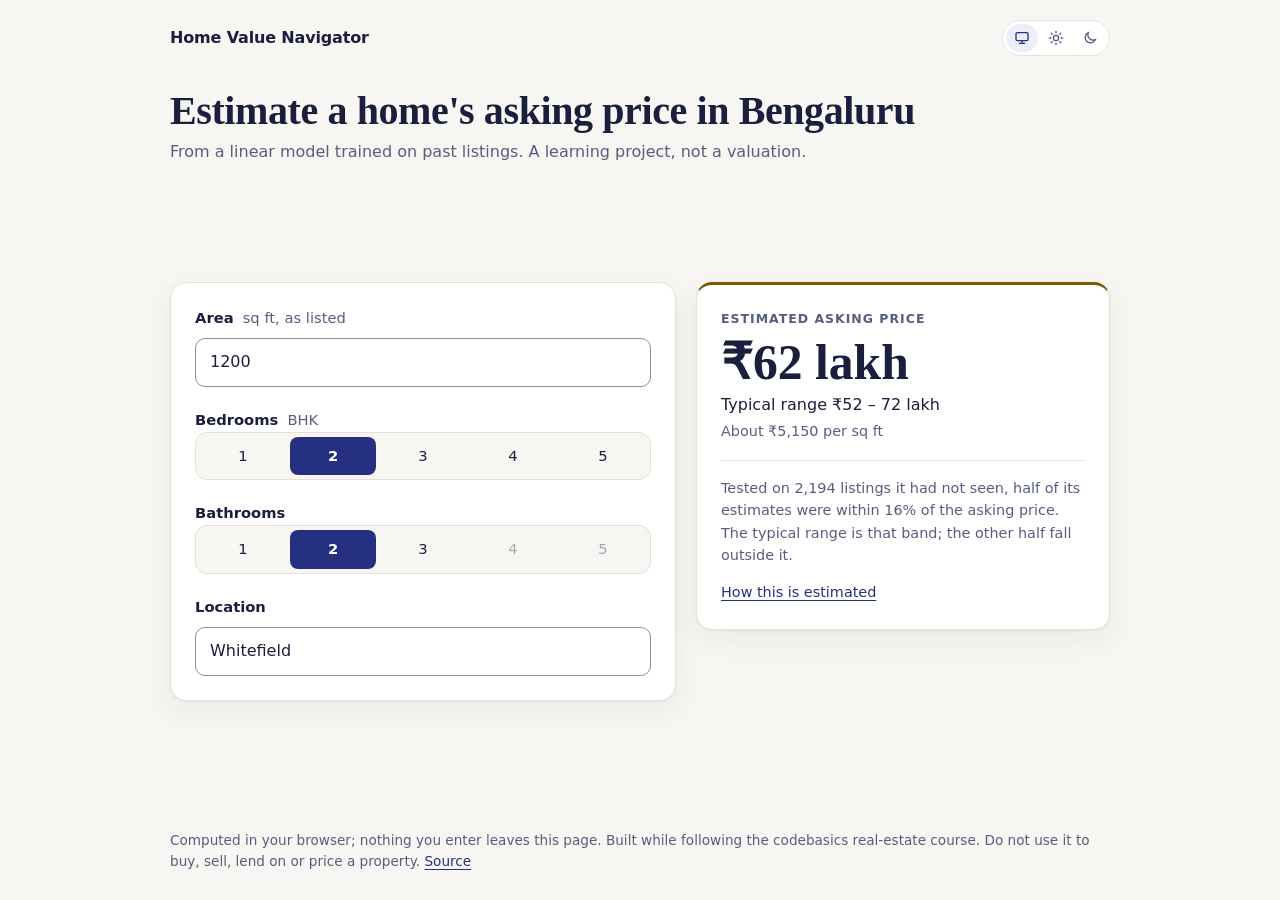
==== client/app.html @ e3209667 "fix(page): label the area as listed, since carpet and built-up areas are in the data too" ====
<!DOCTYPE html>
<!-- SPDX-License-Identifier: MIT -->
<html lang="en-IN">
<head>
    <meta charset="UTF-8">
    <meta name="viewport" content="width=device-width, initial-scale=1.0">
    <meta name="color-scheme" content="light dark">
    <meta name="theme-color" content="#f7f6f2" media="(prefers-color-scheme: light)">
    <meta name="theme-color" content="#0c1024" media="(prefers-color-scheme: dark)">
    <meta name="description" content="Estimate the asking price of a Bengaluru home from its area, bedrooms, bathrooms and location.">
    <title>Home Value Navigator</title>
    <meta name="referrer" content="no-referrer">
    <meta property="og:type" content="website">
    <meta property="og:title" content="Home Value Navigator">
    <meta property="og:description" content="Estimate the asking price of a Bengaluru home from its area, bedrooms, bathrooms and location.">
    <link rel="icon" href="favicon.svg" type="image/svg+xml">
    <script src="theme.js"></script>
    <link rel="stylesheet" href="app.css">
</head>
<body>
<header class="bar">
    <span class="brand">Home Value Navigator</span>
    <fieldset class="theme">
        <legend class="sr-only">Theme</legend>
        <input type="radio" name="theme" id="theme-system" value="system" class="sr-only">
        <label for="theme-system" title="System">
            <svg viewBox="0 0 24 24" aria-hidden="true"><rect x="3" y="4" width="18" height="12" rx="2"/><path d="M8 20h8M12 16v4"/></svg>
            <span class="sr-only">System theme</span>
        </label>
        <input type="radio" name="theme" id="theme-light" value="light" class="sr-only">
        <label for="theme-light" title="Light">
            <svg viewBox="0 0 24 24" aria-hidden="true"><circle cx="12" cy="12" r="4"/><path d="M12 2v2M12 20v2M4.9 4.9l1.4 1.4M17.7 17.7l1.4 1.4M2 12h2M20 12h2M4.9 19.1l1.4-1.4M17.7 6.3l1.4-1.4"/></svg>
            <span class="sr-only">Light theme</span>
        </label>
        <input type="radio" name="theme" id="theme-dark" value="dark" class="sr-only">
        <label for="theme-dark" title="Dark">
            <svg viewBox="0 0 24 24" aria-hidden="true"><path d="M20 14.5A8 8 0 0 1 9.5 4a8 8 0 1 0 10.5 10.5Z"/></svg>
            <span class="sr-only">Dark theme</span>
        </label>
    </fieldset>
</header>

<main class="layout">
    <section class="intro">
        <h1>Estimate a home's asking price in Bengaluru</h1>
        <p>From a linear model trained on past listings. A learning project, not a valuation.</p>
    </section>

    <form id="form" class="panel" novalidate autocomplete="off">
        <div class="field">
            <label for="sqft">Area <span class="hint">sq ft, as listed</span></label>
            <input id="sqft" type="text" inputmode="numeric" value="1200"
                   aria-describedby="sqft-error">
            <p class="field-error" id="sqft-error" hidden></p>
        </div>

        <fieldset class="field">
            <legend>Bedrooms <span class="hint">BHK</span></legend>
            <div class="segments" id="bhk"></div>
        </fieldset>

        <fieldset class="field">
            <legend>Bathrooms</legend>
            <div class="segments" id="bath"></div>
        </fieldset>

        <div class="field">
            <label for="location">Location</label>
            <div class="combo-box">
                <input id="location" type="text" role="combobox" spellcheck="false"
                       placeholder="Search locations" aria-autocomplete="list"
                       aria-expanded="false" aria-controls="location-list"
                       aria-describedby="location-error">
                <ul id="location-list" role="listbox" aria-label="Locations" hidden></ul>
            </div>
            <p class="field-error" id="location-error" hidden></p>
        </div>
    </form>

    <section class="panel result">
        <p class="result-label">Estimated asking price</p>
        <p id="price" class="price waiting">&mdash;</p>
        <p id="range" class="range">Choose a location to see an estimate.</p>
        <p id="per-sqft" class="per-sqft"></p>
        <p id="accuracy" class="accuracy"></p>
        <a class="method" href="https://github.com/varaprasadchilakanti/HomeValueNavigator#model-card">How this is estimated</a>
        <p id="announce" class="sr-only" aria-live="polite" aria-atomic="true"></p>
    </section>
</main>

<footer class="foot">
    Computed in your browser; nothing you enter leaves this page.
    Built while following the codebasics real-estate course.
    Do not use it to buy, sell, lend on or price a property.
    <a href="https://github.com/varaprasadchilakanti/HomeValueNavigator">Source</a>
</footer>

<noscript><p class="foot">The estimate is computed with JavaScript; please enable it.</p></noscript>
<script src="../model/model.js"></script>
<script src="app.js"></script>
</body>
</html>
---- client/app.css ----
/* SPDX-License-Identifier: MIT */
/* Royal palette, each colour with one meaning. Indigo marks what can be acted on; gold
   marks the result; red marks errors and nothing else. In light the price is set in ink
   under a gold rule, since gold text on white reads weak; in dark the price itself is gold.
   Every text pair meets WCAG 2.2 AA in both themes (the lowest is 5.9:1). */
:root {
    --bg: #f7f6f2;
    --surface: #ffffff;
    --ink: #1a1f3d;
    --muted: #575d7e;
    --line: #e4e1d8;
    --field: #8a8fa8;
    --royal: #253080;
    --royal-soft: #eceefa;
    --on-royal: #ffffff;
    --gold: #7a5a0a;
    --price: var(--ink);
    --error: #b42318;
    --shadow: 0 1px 2px rgb(26 31 61 / 5%), 0 10px 30px rgb(26 31 61 / 6%);
    color-scheme: light;
}

:root[data-theme="dark"] {
    --bg: #0c1024;
    --surface: #141a37;
    --ink: #e2e4f0;
    --muted: #a6abca;
    --line: #252c52;
    --field: #5d6593;
    --royal: #a9b4f5;
    --royal-soft: #1f2752;
    --on-royal: #0c1024;
    --gold: #e6c574;
    --price: var(--gold);
    --error: #ff8a80;
    --shadow: 0 1px 2px rgb(0 0 0 / 30%), 0 10px 30px rgb(0 0 0 / 30%);
    color-scheme: dark;
}

@media (prefers-color-scheme: dark) {
    :root:not([data-theme="light"]) {
        --bg: #0c1024;
        --surface: #141a37;
        --ink: #e2e4f0;
        --muted: #a6abca;
        --line: #252c52;
        --field: #5d6593;
        --royal: #a9b4f5;
        --royal-soft: #1f2752;
        --on-royal: #0c1024;
        --gold: #e6c574;
        --price: var(--gold);
        --error: #ff8a80;
        --shadow: 0 1px 2px rgb(0 0 0 / 30%), 0 10px 30px rgb(0 0 0 / 30%);
        color-scheme: dark;
    }
}

/* Set for one frame while the theme changes, so every surface switches together. */
.no-transitions * { transition: none !important; }

* { box-sizing: border-box; }

body {
    margin: 0;
    min-height: 100vh;
    display: flex;
    flex-direction: column;
    background: var(--bg);
    color: var(--ink);
    font: 16px/1.55 system-ui, -apple-system, "Segoe UI", Roboto, sans-serif;
    -webkit-font-smoothing: antialiased;
}

.sr-only {
    position: absolute;
    width: 1px;
    height: 1px;
    padding: 0;
    margin: -1px;
    overflow: hidden;
    clip-path: inset(50%);
    white-space: nowrap;
    border: 0;
}

a { color: var(--royal); text-underline-offset: 3px; }
a:focus-visible, button:focus-visible { outline: 2px solid var(--royal); outline-offset: 2px; }

/* Header */
.bar, .layout, .foot { max-width: 980px; width: 100%; margin: 0 auto; padding-inline: 20px; }
.bar { display: flex; align-items: center; justify-content: space-between; padding-top: 20px; }
.brand { font-weight: 650; letter-spacing: -0.01em; }

.theme {
    position: relative;
    display: flex;
    gap: 2px;
    margin: 0;
    padding: 3px;
    border: 1px solid var(--line);
    border-radius: 999px;
    background: var(--surface);
}
.theme label {
    display: grid;
    place-items: center;
    width: 32px;
    height: 28px;
    border-radius: 999px;
    color: var(--muted);
    cursor: pointer;
}
.theme svg { width: 16px; height: 16px; fill: none; stroke: currentColor; stroke-width: 2; stroke-linecap: round; }
.theme label:hover { color: var(--ink); }
.theme input:checked + label { background: var(--royal-soft); color: var(--royal); }
.theme input:focus-visible + label { outline: 2px solid var(--royal); outline-offset: 1px; }

/* Layout */
.layout {
    flex: 1;
    display: grid;
    grid-template-columns: 1.1fr 0.9fr;
    gap: 20px;
    padding-block: 32px;
    align-items: start;
}
.intro { grid-column: 1 / -1; }
h1 {
    margin: 0 0 6px;
    font-family: "Iowan Old Style", "Palatino Linotype", Palatino, Georgia, serif;
    font-size: clamp(1.75rem, 4vw, 2.5rem);
    font-weight: 600;
    line-height: 1.15;
    letter-spacing: -0.01em;
}
.intro p { margin: 0; color: var(--muted); }

.panel {
    background: var(--surface);
    border: 1px solid var(--line);
    border-radius: 16px;
    padding: 24px;
    box-shadow: var(--shadow);
}

/* Form */
form { display: grid; gap: 22px; }
.field { display: grid; gap: 8px; border: 0; margin: 0; padding: 0; min-width: 0; }
label, legend { font-weight: 600; font-size: 0.92rem; padding: 0; }
.hint { font-weight: 400; color: var(--muted); margin-left: 4px; }

input[type="text"] {
    width: 100%;
    padding: 11px 14px;
    font: inherit;
    color: var(--ink);
    background: var(--surface);
    border: 1px solid var(--field);
    border-radius: 10px;
}
input[type="text"]::placeholder { color: var(--muted); opacity: 1; }
input[type="text"]:focus-visible { outline: 2px solid var(--royal); outline-offset: 1px; border-color: var(--royal); }
input[aria-invalid="true"] { border-color: var(--error); }
input:-webkit-autofill {
    -webkit-text-fill-color: var(--ink);
    box-shadow: 0 0 0 100px var(--surface) inset;
}

.field-error { margin: 0; font-size: 0.88rem; color: var(--error); }

.segments {
    position: relative;
    display: grid;
    grid-template-columns: repeat(5, 1fr);
    gap: 4px;
    padding: 4px;
    background: var(--bg);
    border: 1px solid var(--line);
    border-radius: 12px;
}
.segments label {
    text-align: center;
    padding: 8px 0;
    border-radius: 8px;
    font-weight: 500;
    cursor: pointer;
    transition: background-color 0.15s, color 0.15s;
}
.segments label:hover { background: var(--royal-soft); }
.segments input:checked + label { background: var(--royal); color: var(--on-royal); font-weight: 600; }
.segments input:focus-visible + label { outline: 2px solid var(--royal); outline-offset: 2px; }
.segments input:disabled + label { opacity: 0.35; cursor: not-allowed; background: none; }

/* Location search: an ARIA combobox, so the list follows the theme (a datalist cannot). */
.combo-box { position: relative; }
[role="listbox"] {
    position: absolute;
    top: calc(100% + 4px);
    left: 0;
    right: 0;
    z-index: 10;
    max-height: 264px;
    margin: 0;
    padding: 4px;
    overflow-y: auto;
    list-style: none;
    background: var(--surface);
    border: 1px solid var(--line);
    border-radius: 10px;
    box-shadow: var(--shadow);
}
[role="option"] { padding: 9px 12px; border-radius: 6px; cursor: pointer; }
[role="option"][aria-selected="true"], [role="option"]:hover { background: var(--royal-soft); }
[role="option"] mark { background: none; color: var(--royal); font-weight: 600; }
.empty { padding: 9px 12px; color: var(--muted); }

/* Result */
.result { position: sticky; top: 20px; border-top: 3px solid var(--gold); }
.result-label {
    margin: 0;
    font-size: 0.78rem;
    font-weight: 600;
    letter-spacing: 0.08em;
    text-transform: uppercase;
    color: var(--muted);
}
.price {
    margin: 8px 0 2px;
    font-family: "Iowan Old Style", "Palatino Linotype", Palatino, Georgia, serif;
    font-size: clamp(2.3rem, 6vw, 3.1rem);
    font-weight: 600;
    line-height: 1.1;
    color: var(--price);
    font-variant-numeric: tabular-nums;
}
.price.waiting { color: var(--muted); font-weight: 400; }
.range { margin: 0; font-weight: 500; min-height: 1.55em; }
.per-sqft { margin: 2px 0 0; font-size: 0.9rem; color: var(--muted); min-height: 1.4em; font-variant-numeric: tabular-nums; }
.accuracy {
    margin: 18px 0 14px;
    padding-top: 16px;
    border-top: 1px solid var(--line);
    font-size: 0.9rem;
    color: var(--muted);
}
.method { font-size: 0.9rem; font-weight: 500; }

/* Footer */
.foot { padding-bottom: 28px; font-size: 0.85rem; color: var(--muted); }

@media (max-width: 760px) {
    .layout { grid-template-columns: 1fr; padding-block: 20px; }
    .result { position: static; }
}

@media (prefers-reduced-motion: reduce) {
    * { transition: none !important; }
}
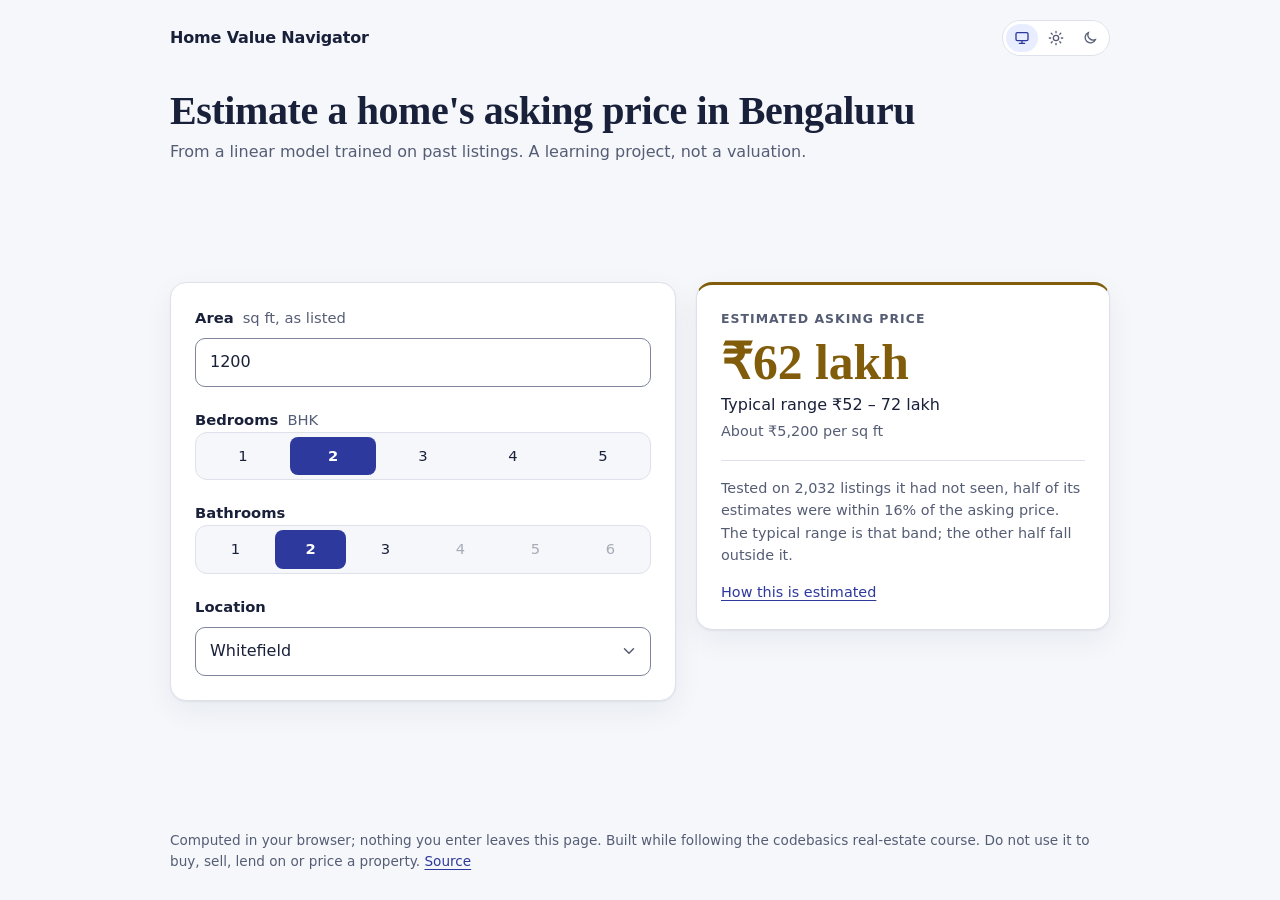
==== commit 9d05d0d7: "feat(page): one palette in both themes; a location dropdown; the scope names the city - Each color t" ====
--- a/client/app.html
+++ b/client/app.html
@@ -5,14 +5,14 @@
     <meta charset="UTF-8">
     <meta name="viewport" content="width=device-width, initial-scale=1.0">
     <meta name="color-scheme" content="light dark">
-    <meta name="theme-color" content="#f7f6f2" media="(prefers-color-scheme: light)">
-    <meta name="theme-color" content="#0c1024" media="(prefers-color-scheme: dark)">
-    <meta name="description" content="Estimate the asking price of a Bengaluru home from its area, bedrooms, bathrooms and location.">
+    <meta name="theme-color" content="#f5f7fb" media="(prefers-color-scheme: light)">
+    <meta name="theme-color" content="#0c0f1a" media="(prefers-color-scheme: dark)">
+    <meta name="description" content="Estimate a home's asking price from its area, bedrooms, bathrooms and location.">
     <title>Home Value Navigator</title>
     <meta name="referrer" content="no-referrer">
     <meta property="og:type" content="website">
     <meta property="og:title" content="Home Value Navigator">
-    <meta property="og:description" content="Estimate the asking price of a Bengaluru home from its area, bedrooms, bathrooms and location.">
+    <meta property="og:description" content="Estimate a home's asking price from its area, bedrooms, bathrooms and location.">
     <link rel="icon" href="favicon.svg" type="image/svg+xml">
     <script src="theme.js"></script>
     <link rel="stylesheet" href="app.css">
@@ -42,7 +42,7 @@
 
 <main class="layout">
     <section class="intro">
-        <h1>Estimate a home's asking price in Bengaluru</h1>
+        <h1>Estimate a home's asking price in <span id="scope-name">Bengaluru</span></h1>
         <p>From a linear model trained on past listings. A learning project, not a valuation.</p>
     </section>
 
@@ -71,6 +71,10 @@
                        placeholder="Search locations" aria-autocomplete="list"
                        aria-expanded="false" aria-controls="location-list"
                        aria-describedby="location-error">
+                <button type="button" id="location-toggle" class="combo-toggle" tabindex="-1"
+                        aria-label="Show locations" aria-controls="location-list" aria-expanded="false">
+                    <svg viewBox="0 0 24 24" aria-hidden="true"><path d="m6 9 6 6 6-6"/></svg>
+                </button>
                 <ul id="location-list" role="listbox" aria-label="Locations" hidden></ul>
             </div>
             <p class="field-error" id="location-error" hidden></p>
@@ -96,7 +100,7 @@
 </footer>
 
 <noscript><p class="foot">The estimate is computed with JavaScript; please enable it.</p></noscript>
-<script src="../model/model.js"></script>
+<script src="../model/bengaluru/model.js"></script>
 <script src="app.js"></script>
 </body>
 </html>
--- a/client/app.css
+++ b/client/app.css
@@ -1,60 +1,29 @@
 /* SPDX-License-Identifier: MIT */
-/* Royal palette, each colour with one meaning. Indigo marks what can be acted on; gold
-   marks the result; red marks errors and nothing else. In light the price is set in ink
-   under a gold rule, since gold text on white reads weak; in dark the price itself is gold.
-   Every text pair meets WCAG 2.2 AA in both themes (the lowest is 5.9:1). */
+/* Royal palette. Each color has one meaning, kept in both themes: royal marks what can be
+   acted on, gold marks the result, red marks errors and nothing else; the neutrals carry
+   a trace of royal. Between themes only lightness changes, with chroma trimmed in dark.
+   Each token is a light/dark pair (light-dark(), in every browser since 2024); text pairs
+   meet WCAG 2.2 AA at 5.2:1 or more, and controls their 3:1, in both themes. */
 :root {
-    --bg: #f7f6f2;
-    --surface: #ffffff;
-    --ink: #1a1f3d;
-    --muted: #575d7e;
-    --line: #e4e1d8;
-    --field: #8a8fa8;
-    --royal: #253080;
-    --royal-soft: #eceefa;
+    color-scheme: light dark;
+    --bg: light-dark(#f5f7fb, #0c0f1a);
+    --surface: light-dark(#ffffff, #151927);
+    --raised: light-dark(#ffffff, #1c2130);         /* the location list, above the panel */
+    --ink: light-dark(#192039, #e5e8f0);
+    --muted: light-dark(#555d75, #a7adc2);
+    --line: light-dark(#dee1ea, #2b3040);           /* decorative only, under 3:1 */
+    --field: light-dark(#7e859c, #69718a);          /* input borders, 3:1 or more */
+    --royal: light-dark(#2d399c, #96acfe);          /* royal as text, links, focus */
+    --royal-fill: light-dark(#2d399c, #5366ce);     /* royal as a fill under --on-royal */
+    --royal-soft: light-dark(#e8eeff, #1f2646);
     --on-royal: #ffffff;
-    --gold: #7a5a0a;
-    --price: var(--ink);
-    --error: #b42318;
-    --shadow: 0 1px 2px rgb(26 31 61 / 5%), 0 10px 30px rgb(26 31 61 / 6%);
-    color-scheme: light;
-}
-
-:root[data-theme="dark"] {
-    --bg: #0c1024;
-    --surface: #141a37;
-    --ink: #e2e4f0;
-    --muted: #a6abca;
-    --line: #252c52;
-    --field: #5d6593;
-    --royal: #a9b4f5;
-    --royal-soft: #1f2752;
-    --on-royal: #0c1024;
-    --gold: #e6c574;
-    --price: var(--gold);
-    --error: #ff8a80;
-    --shadow: 0 1px 2px rgb(0 0 0 / 30%), 0 10px 30px rgb(0 0 0 / 30%);
-    color-scheme: dark;
-}
-
-@media (prefers-color-scheme: dark) {
-    :root:not([data-theme="light"]) {
-        --bg: #0c1024;
-        --surface: #141a37;
-        --ink: #e2e4f0;
-        --muted: #a6abca;
-        --line: #252c52;
-        --field: #5d6593;
-        --royal: #a9b4f5;
-        --royal-soft: #1f2752;
-        --on-royal: #0c1024;
-        --gold: #e6c574;
-        --price: var(--gold);
-        --error: #ff8a80;
-        --shadow: 0 1px 2px rgb(0 0 0 / 30%), 0 10px 30px rgb(0 0 0 / 30%);
-        color-scheme: dark;
-    }
-}
+    --gold: light-dark(#815c0a, #e6b55d);
+    --error: light-dark(#ba2c25, #f47c6e);
+    --shade: light-dark(rgb(25 32 57 / 6%), rgb(0 0 0 / 35%));
+    --shadow: 0 1px 2px var(--shade), 0 10px 30px var(--shade);
+}
+:root[data-theme="light"] { color-scheme: light; }
+:root[data-theme="dark"] { color-scheme: dark; }
 
 /* Set for one frame while the theme changes, so every surface switches together. */
 .no-transitions * { transition: none !important; }
@@ -172,7 +141,8 @@
 .segments {
     position: relative;
     display: grid;
-    grid-template-columns: repeat(5, 1fr);
+    grid-auto-flow: column;
+    grid-auto-columns: 1fr;
     gap: 4px;
     padding: 4px;
     background: var(--bg);
@@ -187,13 +157,42 @@
     cursor: pointer;
     transition: background-color 0.15s, color 0.15s;
 }
-.segments label:hover { background: var(--royal-soft); }
-.segments input:checked + label { background: var(--royal); color: var(--on-royal); font-weight: 600; }
+.segments label:hover { background: var(--royal-soft); box-shadow: inset 0 0 0 1px var(--royal); }
+.segments input:checked + label { background: var(--royal-fill); color: var(--on-royal); font-weight: 600; }
 .segments input:focus-visible + label { outline: 2px solid var(--royal); outline-offset: 2px; }
 .segments input:disabled + label { opacity: 0.35; cursor: not-allowed; background: none; }
 
 /* Location search: an ARIA combobox, so the list follows the theme (a datalist cannot). */
 .combo-box { position: relative; }
+.combo-box input { padding-right: 44px; }
+.combo-toggle {
+    position: absolute;
+    top: 50%;
+    right: 6px;
+    transform: translateY(-50%);
+    display: grid;
+    place-items: center;
+    width: 32px;
+    height: 32px;
+    padding: 0;
+    border: 0;
+    border-radius: 8px;
+    background: none;
+    color: var(--muted);
+    cursor: pointer;
+}
+.combo-toggle:hover { color: var(--royal); background: var(--royal-soft); }
+.combo-toggle svg {
+    width: 18px;
+    height: 18px;
+    fill: none;
+    stroke: currentColor;
+    stroke-width: 2;
+    stroke-linecap: round;
+    stroke-linejoin: round;
+    transition: transform 0.15s;
+}
+.combo-toggle[aria-expanded="true"] svg { transform: rotate(180deg); }
 [role="listbox"] {
     position: absolute;
     top: calc(100% + 4px);
@@ -205,15 +204,19 @@
     padding: 4px;
     overflow-y: auto;
     list-style: none;
-    background: var(--surface);
+    background: var(--raised);
     border: 1px solid var(--line);
     border-radius: 10px;
     box-shadow: var(--shadow);
 }
 [role="option"] { padding: 9px 12px; border-radius: 6px; cursor: pointer; }
-[role="option"][aria-selected="true"], [role="option"]:hover { background: var(--royal-soft); }
+/* The active option carries a bar in --royal too: the tint alone is under 3:1 (WCAG 1.4.11). */
+[role="option"][aria-selected="true"], [role="option"]:not(.empty):hover {
+    background: var(--royal-soft);
+    box-shadow: inset 3px 0 0 var(--royal);
+}
 [role="option"] mark { background: none; color: var(--royal); font-weight: 600; }
-.empty { padding: 9px 12px; color: var(--muted); }
+.empty { color: var(--muted); cursor: default; }
 
 /* Result */
 .result { position: sticky; top: 20px; border-top: 3px solid var(--gold); }
@@ -231,7 +234,7 @@
     font-size: clamp(2.3rem, 6vw, 3.1rem);
     font-weight: 600;
     line-height: 1.1;
-    color: var(--price);
+    color: var(--gold);
     font-variant-numeric: tabular-nums;
 }
 .price.waiting { color: var(--muted); font-weight: 400; }
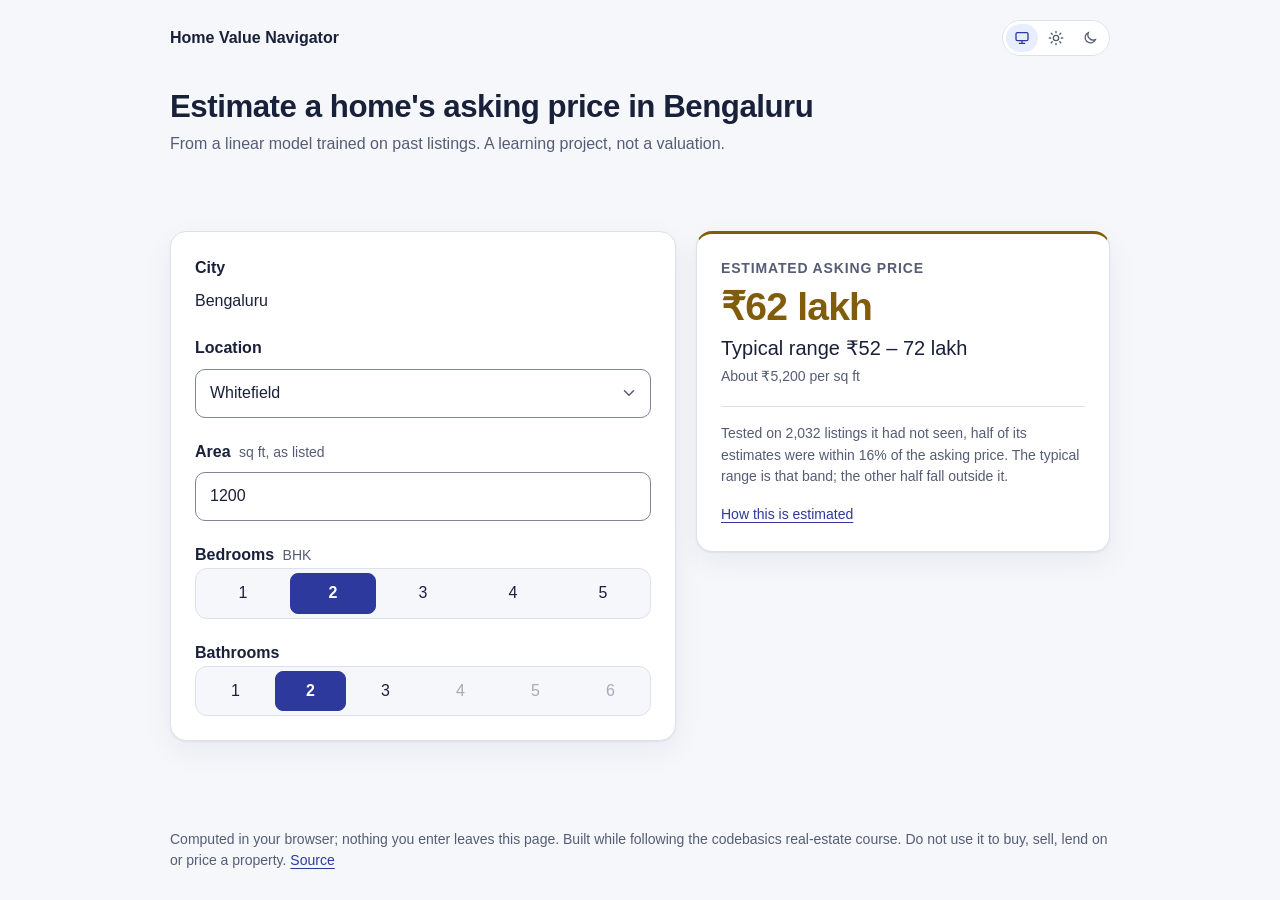
==== commit 0c8d78aa: "feat(page): a city field from the trained scopes; one type scale; a selected state that prints - tra" ====
--- a/client/app.html
+++ b/client/app.html
@@ -48,21 +48,13 @@
 
     <form id="form" class="panel" novalidate autocomplete="off">
         <div class="field">
-            <label for="sqft">Area <span class="hint">sq ft, as listed</span></label>
-            <input id="sqft" type="text" inputmode="numeric" value="1200"
-                   aria-describedby="sqft-error">
-            <p class="field-error" id="sqft-error" hidden></p>
+            <label for="city" id="city-label">City</label>
+            <div class="select-box" id="city-box" hidden>
+                <select id="city"></select>
+                <svg viewBox="0 0 24 24" aria-hidden="true"><path d="m6 9 6 6 6-6"/></svg>
+            </div>
+            <p class="static" id="city-only"></p>
         </div>
-
-        <fieldset class="field">
-            <legend>Bedrooms <span class="hint">BHK</span></legend>
-            <div class="segments" id="bhk"></div>
-        </fieldset>
-
-        <fieldset class="field">
-            <legend>Bathrooms</legend>
-            <div class="segments" id="bath"></div>
-        </fieldset>
 
         <div class="field">
             <label for="location">Location</label>
@@ -79,6 +71,23 @@
             </div>
             <p class="field-error" id="location-error" hidden></p>
         </div>
+
+        <div class="field">
+            <label for="sqft">Area <span class="hint">sq ft, as listed</span></label>
+            <input id="sqft" type="text" inputmode="numeric" value="1200"
+                   aria-describedby="sqft-error">
+            <p class="field-error" id="sqft-error" hidden></p>
+        </div>
+
+        <fieldset class="field">
+            <legend>Bedrooms <span class="hint">BHK</span></legend>
+            <div class="segments" id="bhk"></div>
+        </fieldset>
+
+        <fieldset class="field">
+            <legend>Bathrooms</legend>
+            <div class="segments" id="bath"></div>
+        </fieldset>
     </form>
 
     <section class="panel result">
@@ -100,7 +109,7 @@
 </footer>
 
 <noscript><p class="foot">The estimate is computed with JavaScript; please enable it.</p></noscript>
-<script src="../model/bengaluru/model.js"></script>
+<script src="../model/scopes.js"></script>
 <script src="app.js"></script>
 </body>
 </html>
--- a/client/app.css
+++ b/client/app.css
@@ -21,6 +21,15 @@
     --error: light-dark(#ba2c25, #f47c6e);
     --shade: light-dark(rgb(25 32 57 / 6%), rgb(0 0 0 / 35%));
     --shadow: 0 1px 2px var(--shade), 0 10px 30px var(--shade);
+
+    /* One family, the platform's own UI face; system-ui is left out for its fallbacks on
+       Windows in Chinese and Japanese. Sizes step by 1.25 from a 16px body (major third). */
+    --font: -apple-system, BlinkMacSystemFont, "Segoe UI", "Noto Sans", Roboto, Helvetica, Arial, sans-serif;
+    --text-sm: 0.875rem;   /* hints, notes, the footer */
+    --text-md: 1rem;       /* body, labels, fields */
+    --text-lg: 1.25rem;    /* the range under the price */
+    --text-xl: 1.953rem;   /* the heading */
+    --text-2xl: 2.441rem;  /* the price */
 }
 :root[data-theme="light"] { color-scheme: light; }
 :root[data-theme="dark"] { color-scheme: dark; }
@@ -37,7 +46,7 @@
     flex-direction: column;
     background: var(--bg);
     color: var(--ink);
-    font: 16px/1.55 system-ui, -apple-system, "Segoe UI", Roboto, sans-serif;
+    font: var(--text-md)/1.55 var(--font);
     -webkit-font-smoothing: antialiased;
 }
 
@@ -59,7 +68,7 @@
 /* Header */
 .bar, .layout, .foot { max-width: 980px; width: 100%; margin: 0 auto; padding-inline: 20px; }
 .bar { display: flex; align-items: center; justify-content: space-between; padding-top: 20px; }
-.brand { font-weight: 650; letter-spacing: -0.01em; }
+.brand { font-weight: 650; }
 
 .theme {
     position: relative;
@@ -97,11 +106,10 @@
 .intro { grid-column: 1 / -1; }
 h1 {
     margin: 0 0 6px;
-    font-family: "Iowan Old Style", "Palatino Linotype", Palatino, Georgia, serif;
-    font-size: clamp(1.75rem, 4vw, 2.5rem);
-    font-weight: 600;
-    line-height: 1.15;
-    letter-spacing: -0.01em;
+    font-size: clamp(1.563rem, 3.2vw, var(--text-xl));
+    font-weight: 700;
+    line-height: 1.2;
+    letter-spacing: -0.015em;
 }
 .intro p { margin: 0; color: var(--muted); }
 
@@ -116,10 +124,10 @@
 /* Form */
 form { display: grid; gap: 22px; }
 .field { display: grid; gap: 8px; border: 0; margin: 0; padding: 0; min-width: 0; }
-label, legend { font-weight: 600; font-size: 0.92rem; padding: 0; }
-.hint { font-weight: 400; color: var(--muted); margin-left: 4px; }
-
-input[type="text"] {
+label, legend { font-weight: 600; padding: 0; }
+.hint { font-weight: 400; font-size: var(--text-sm); color: var(--muted); margin-left: 4px; }
+
+input[type="text"], select {
     width: 100%;
     padding: 11px 14px;
     font: inherit;
@@ -136,7 +144,27 @@
     box-shadow: 0 0 0 100px var(--surface) inset;
 }
 
-.field-error { margin: 0; font-size: 0.88rem; color: var(--error); }
+.field-error { margin: 0; font-size: var(--text-sm); color: var(--error); }
+
+/* The city: text while there is one, a select (styled as the fields are) from two. */
+.static { margin: 0; font-weight: 500; }
+.select-box { position: relative; }
+select { appearance: none; padding-right: 44px; cursor: pointer; }
+select:focus-visible { outline: 2px solid var(--royal); outline-offset: 1px; border-color: var(--royal); }
+.select-box svg {
+    position: absolute;
+    top: 50%;
+    right: 13px;
+    width: 18px;
+    height: 18px;
+    transform: translateY(-50%);
+    pointer-events: none;
+    fill: none;
+    stroke: var(--muted);
+    stroke-width: 2;
+    stroke-linecap: round;
+    stroke-linejoin: round;
+}
 
 .segments {
     position: relative;
@@ -151,16 +179,25 @@
 }
 .segments label {
     text-align: center;
-    padding: 8px 0;
+    padding: 7px 0;
+    border: 1px solid transparent;
     border-radius: 8px;
+    font-variant-numeric: tabular-nums;
     font-weight: 500;
     cursor: pointer;
     transition: background-color 0.15s, color 0.15s;
 }
 .segments label:hover { background: var(--royal-soft); box-shadow: inset 0 0 0 1px var(--royal); }
-.segments input:checked + label { background: var(--royal-fill); color: var(--on-royal); font-weight: 600; }
+/* Chosen: a fill, a border and bold, so it still reads where fills are dropped (print,
+   forced colors); WCAG 1.4.1, color is never the only cue. */
+.segments input:checked + label {
+    background: var(--royal-fill);
+    border-color: var(--royal-fill);
+    color: var(--on-royal);
+    font-weight: 700;
+}
 .segments input:focus-visible + label { outline: 2px solid var(--royal); outline-offset: 2px; }
-.segments input:disabled + label { opacity: 0.35; cursor: not-allowed; background: none; }
+.segments input:disabled + label { opacity: 0.35; cursor: not-allowed; background: none; box-shadow: none; }
 
 /* Location search: an ARIA combobox, so the list follows the theme (a datalist cannot). */
 .combo-box { position: relative; }
@@ -222,41 +259,59 @@
 .result { position: sticky; top: 20px; border-top: 3px solid var(--gold); }
 .result-label {
     margin: 0;
-    font-size: 0.78rem;
+    font-size: var(--text-sm);
     font-weight: 600;
-    letter-spacing: 0.08em;
+    letter-spacing: 0.06em;
     text-transform: uppercase;
     color: var(--muted);
 }
 .price {
-    margin: 8px 0 2px;
-    font-family: "Iowan Old Style", "Palatino Linotype", Palatino, Georgia, serif;
-    font-size: clamp(2.3rem, 6vw, 3.1rem);
-    font-weight: 600;
+    margin: 6px 0 4px;
+    font-size: clamp(var(--text-xl), 5vw, var(--text-2xl));
+    font-weight: 700;
+    letter-spacing: -0.02em;
     line-height: 1.1;
     color: var(--gold);
     font-variant-numeric: tabular-nums;
 }
 .price.waiting { color: var(--muted); font-weight: 400; }
-.range { margin: 0; font-weight: 500; min-height: 1.55em; }
-.per-sqft { margin: 2px 0 0; font-size: 0.9rem; color: var(--muted); min-height: 1.4em; font-variant-numeric: tabular-nums; }
+.range { margin: 0; font-size: var(--text-lg); font-weight: 500; min-height: 1.55em; font-variant-numeric: tabular-nums; }
+.per-sqft { margin: 2px 0 0; font-size: var(--text-sm); color: var(--muted); min-height: 1.4em; font-variant-numeric: tabular-nums; }
 .accuracy {
     margin: 18px 0 14px;
     padding-top: 16px;
     border-top: 1px solid var(--line);
-    font-size: 0.9rem;
+    font-size: var(--text-sm);
     color: var(--muted);
 }
-.method { font-size: 0.9rem; font-weight: 500; }
+.method { font-size: var(--text-sm); font-weight: 500; }
 
 /* Footer */
-.foot { padding-bottom: 28px; font-size: 0.85rem; color: var(--muted); }
+.foot { padding-bottom: 28px; font-size: var(--text-sm); color: var(--muted); }
 
 @media (max-width: 760px) {
     .layout { grid-template-columns: 1fr; padding-block: 20px; }
     .result { position: static; }
 }
 
+/* Windows High Contrast and other forced colors drop fills and shadows: mark the chosen
+   segment and the active option with a system-colored border instead. */
+@media (forced-colors: active) {
+    .segments input:checked + label { border: 2px solid Highlight; }
+    [role="option"][aria-selected="true"] { outline: 2px solid Highlight; }
+}
+
+/* Paper: ink on white, no controls that do nothing there, the chosen segment outlined. */
+@media print {
+    :root { color-scheme: light; }
+    body { background: #fff; }
+    .theme, .combo-toggle, .select-box svg { display: none; }
+    .panel { box-shadow: none; }
+    .result { position: static; break-inside: avoid; }
+    .segments { background: none; }
+    .segments input:checked + label { background: none; color: var(--ink); border: 2px solid var(--ink); }
+}
+
 @media (prefers-reduced-motion: reduce) {
     * { transition: none !important; }
 }
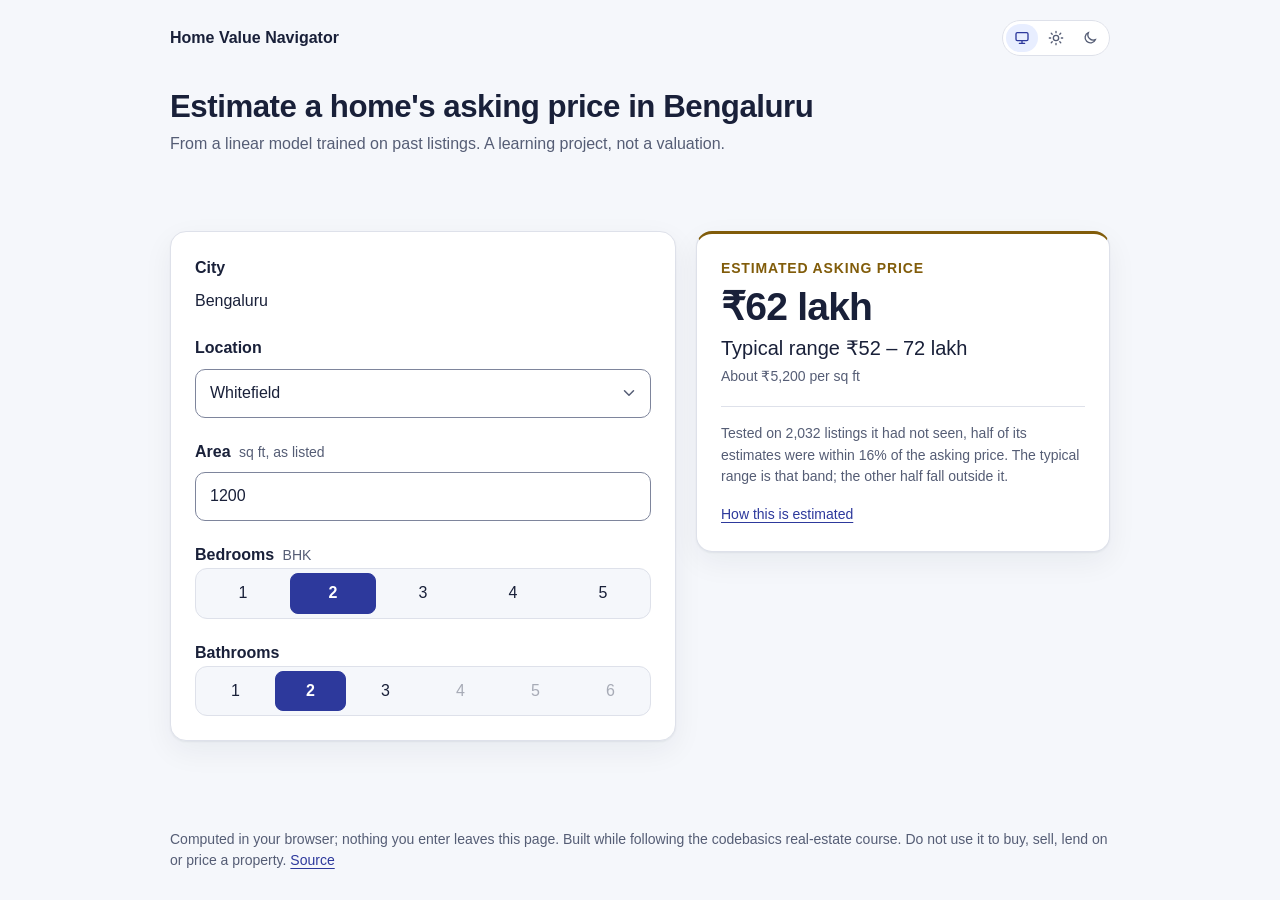
==== commit 65c23dee: "feat(page): the result in ink with gold as its marker; a favicon on the palette; honest previews - T" ====
--- a/client/app.html
+++ b/client/app.html
@@ -7,12 +7,12 @@
     <meta name="color-scheme" content="light dark">
     <meta name="theme-color" content="#f5f7fb" media="(prefers-color-scheme: light)">
     <meta name="theme-color" content="#0c0f1a" media="(prefers-color-scheme: dark)">
-    <meta name="description" content="Estimate a home's asking price from its area, bedrooms, bathrooms and location.">
+    <meta name="description" content="Bengaluru home asking-price estimates in your browser. Tested on 2,032 unseen listings: half of estimates fall within 16.3% of the asking price.">
     <title>Home Value Navigator</title>
     <meta name="referrer" content="no-referrer">
     <meta property="og:type" content="website">
     <meta property="og:title" content="Home Value Navigator">
-    <meta property="og:description" content="Estimate a home's asking price from its area, bedrooms, bathrooms and location.">
+    <meta property="og:description" content="Bengaluru home asking-price estimates in your browser. Tested on 2,032 unseen listings: half of estimates fall within 16.3% of the asking price.">
     <link rel="icon" href="favicon.svg" type="image/svg+xml">
     <script src="theme.js"></script>
     <link rel="stylesheet" href="app.css">
--- a/client/app.css
+++ b/client/app.css
@@ -19,7 +19,7 @@
     --on-royal: #ffffff;
     --gold: light-dark(#815c0a, #e6b55d);
     --error: light-dark(#ba2c25, #f47c6e);
-    --shade: light-dark(rgb(25 32 57 / 6%), rgb(0 0 0 / 35%));
+    --shade: light-dark(rgb(25 32 57 / 6%), transparent); /* no shadow in dark: the surfaces' lightness does it */
     --shadow: 0 1px 2px var(--shade), 0 10px 30px var(--shade);
 
     /* One family, the platform's own UI face; system-ui is left out for its fallbacks on
@@ -263,7 +263,7 @@
     font-weight: 600;
     letter-spacing: 0.06em;
     text-transform: uppercase;
-    color: var(--muted);
+    color: var(--gold);
 }
 .price {
     margin: 6px 0 4px;
@@ -271,7 +271,6 @@
     font-weight: 700;
     letter-spacing: -0.02em;
     line-height: 1.1;
-    color: var(--gold);
     font-variant-numeric: tabular-nums;
 }
 .price.waiting { color: var(--muted); font-weight: 400; }
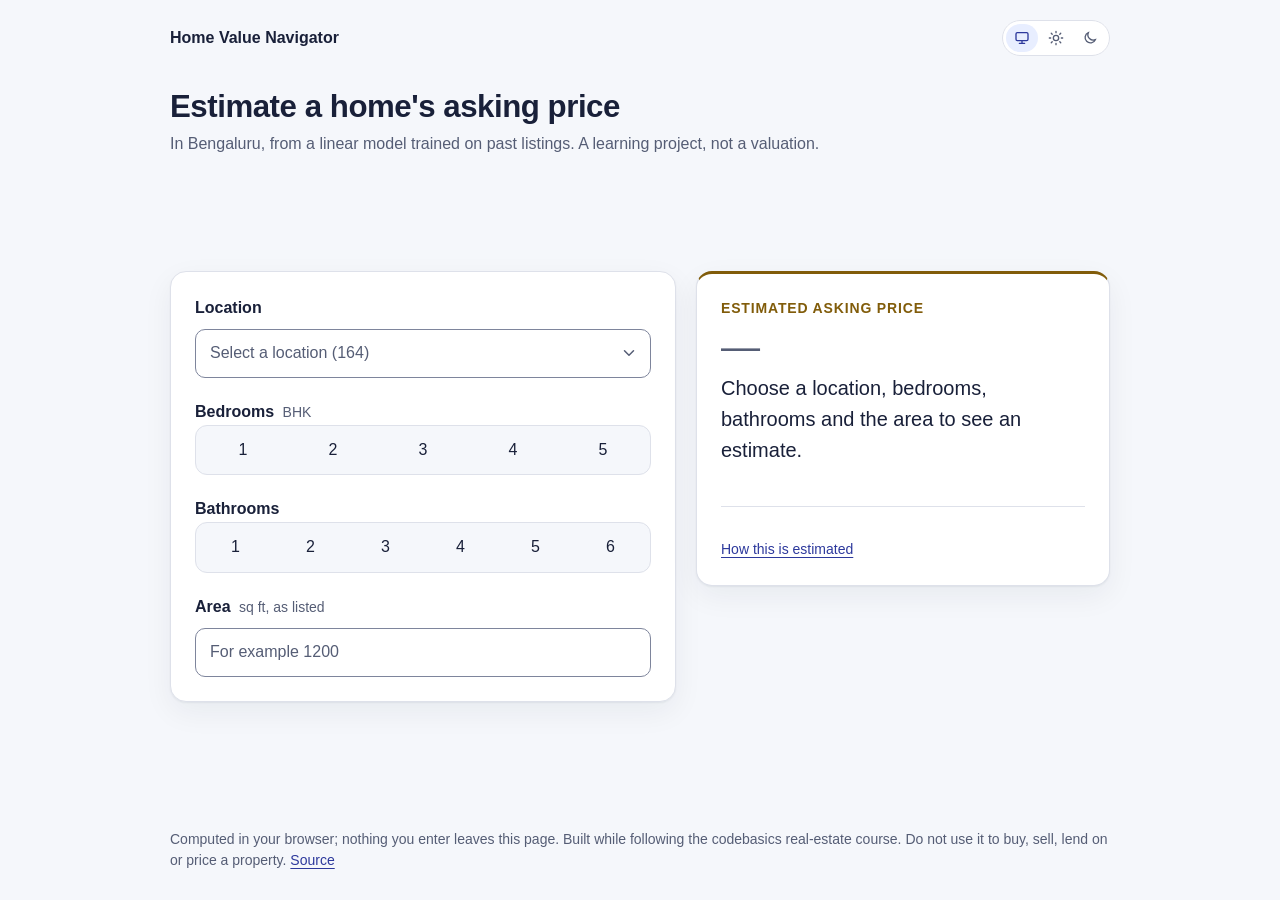
==== commit 07251022: "feat(page): one location search across every city; nothing pre-chosen; answers in the address - Loca" ====
--- a/client/app.html
+++ b/client/app.html
@@ -42,25 +42,17 @@
 
 <main class="layout">
     <section class="intro">
-        <h1>Estimate a home's asking price in <span id="scope-name">Bengaluru</span></h1>
-        <p>From a linear model trained on past listings. A learning project, not a valuation.</p>
+        <h1>Estimate a home's asking price</h1>
+        <p>In <span id="cities">Bengaluru</span>, from a linear model trained on past listings.
+            A learning project, not a valuation.</p>
     </section>
 
     <form id="form" class="panel" novalidate autocomplete="off">
         <div class="field">
-            <label for="city" id="city-label">City</label>
-            <div class="select-box" id="city-box" hidden>
-                <select id="city"></select>
-                <svg viewBox="0 0 24 24" aria-hidden="true"><path d="m6 9 6 6 6-6"/></svg>
-            </div>
-            <p class="static" id="city-only"></p>
-        </div>
-
-        <div class="field">
             <label for="location">Location</label>
             <div class="combo-box">
                 <input id="location" type="text" role="combobox" spellcheck="false"
-                       placeholder="Search locations" aria-autocomplete="list"
+                       placeholder="Select a location" aria-autocomplete="list"
                        aria-expanded="false" aria-controls="location-list"
                        aria-describedby="location-error">
                 <button type="button" id="location-toggle" class="combo-toggle" tabindex="-1"
@@ -72,13 +64,6 @@
             <p class="field-error" id="location-error" hidden></p>
         </div>
 
-        <div class="field">
-            <label for="sqft">Area <span class="hint">sq ft, as listed</span></label>
-            <input id="sqft" type="text" inputmode="numeric" value="1200"
-                   aria-describedby="sqft-error">
-            <p class="field-error" id="sqft-error" hidden></p>
-        </div>
-
         <fieldset class="field">
             <legend>Bedrooms <span class="hint">BHK</span></legend>
             <div class="segments" id="bhk"></div>
@@ -88,6 +73,13 @@
             <legend>Bathrooms</legend>
             <div class="segments" id="bath"></div>
         </fieldset>
+
+        <div class="field">
+            <label for="sqft">Area <span class="hint">sq ft, as listed</span></label>
+            <input id="sqft" type="text" inputmode="decimal" placeholder="For example 1200"
+                   aria-describedby="sqft-error">
+            <p class="field-error" id="sqft-error" hidden></p>
+        </div>
     </form>
 
     <section class="panel result">
--- a/client/app.css
+++ b/client/app.css
@@ -127,7 +127,7 @@
 label, legend { font-weight: 600; padding: 0; }
 .hint { font-weight: 400; font-size: var(--text-sm); color: var(--muted); margin-left: 4px; }
 
-input[type="text"], select {
+input[type="text"] {
     width: 100%;
     padding: 11px 14px;
     font: inherit;
@@ -145,26 +145,6 @@
 }
 
 .field-error { margin: 0; font-size: var(--text-sm); color: var(--error); }
-
-/* The city: text while there is one, a select (styled as the fields are) from two. */
-.static { margin: 0; font-weight: 500; }
-.select-box { position: relative; }
-select { appearance: none; padding-right: 44px; cursor: pointer; }
-select:focus-visible { outline: 2px solid var(--royal); outline-offset: 1px; border-color: var(--royal); }
-.select-box svg {
-    position: absolute;
-    top: 50%;
-    right: 13px;
-    width: 18px;
-    height: 18px;
-    transform: translateY(-50%);
-    pointer-events: none;
-    fill: none;
-    stroke: var(--muted);
-    stroke-width: 2;
-    stroke-linecap: round;
-    stroke-linejoin: round;
-}
 
 .segments {
     position: relative;
@@ -246,6 +226,18 @@
     border-radius: 10px;
     box-shadow: var(--shadow);
 }
+[role="group"] { margin: 0; padding: 0; list-style: none; }
+.group-label {
+    position: sticky;
+    top: -4px;
+    padding: 8px 12px 4px;
+    background: var(--raised);
+    font-size: var(--text-sm);
+    font-weight: 600;
+    letter-spacing: 0.06em;
+    text-transform: uppercase;
+    color: var(--muted);
+}
 [role="option"] { padding: 9px 12px; border-radius: 6px; cursor: pointer; }
 /* The active option carries a bar in --royal too: the tint alone is under 3:1 (WCAG 1.4.11). */
 [role="option"][aria-selected="true"], [role="option"]:not(.empty):hover {
@@ -304,7 +296,7 @@
 @media print {
     :root { color-scheme: light; }
     body { background: #fff; }
-    .theme, .combo-toggle, .select-box svg { display: none; }
+    .theme, .combo-toggle { display: none; }
     .panel { box-shadow: none; }
     .result { position: static; break-inside: avoid; }
     .segments { background: none; }
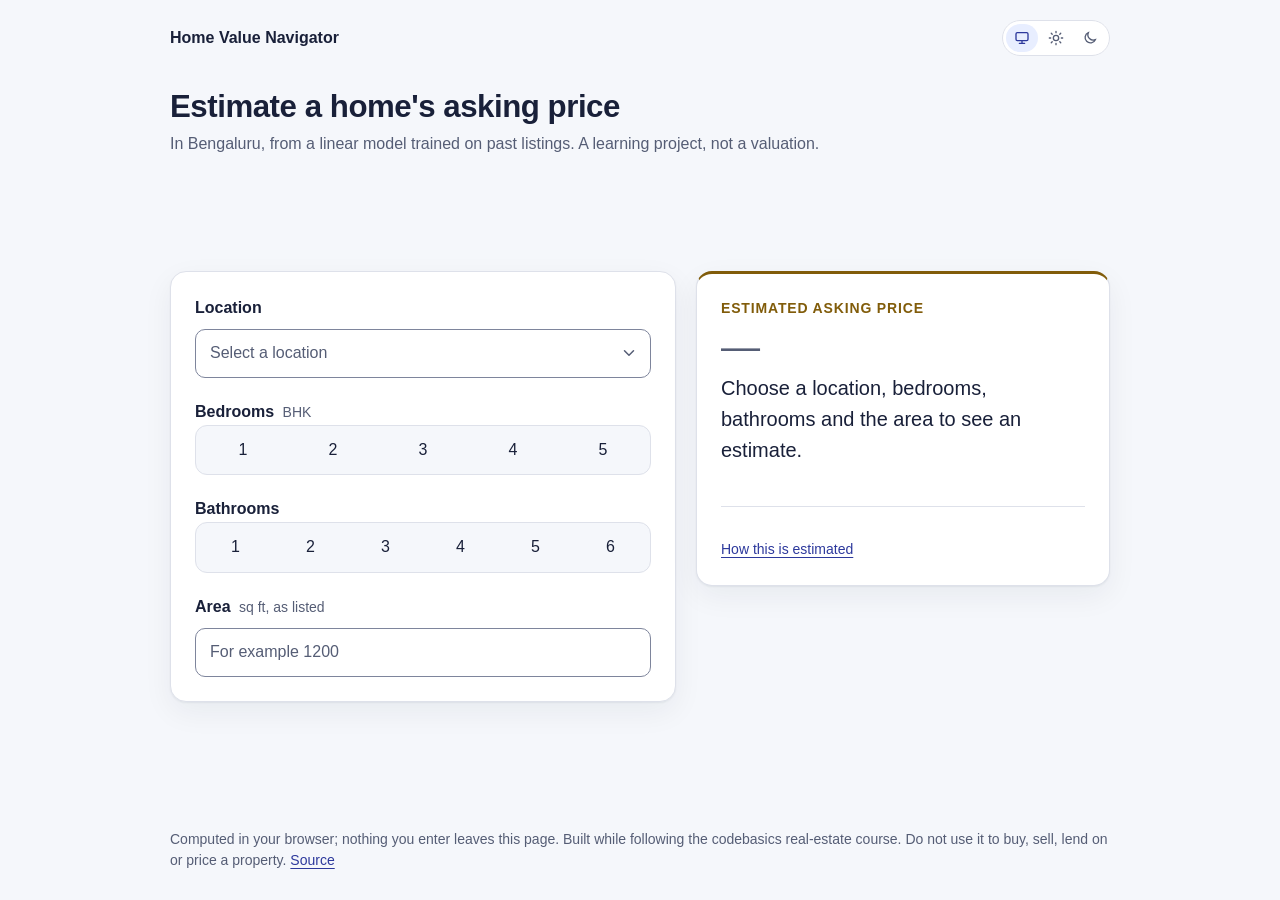
==== commit 5cc5537c: "feat(page): area takes arrows; a second click clears a count; a greyed first row clears the place Th" ====
--- a/client/app.html
+++ b/client/app.html
@@ -76,7 +76,7 @@
 
         <div class="field">
             <label for="sqft">Area <span class="hint">sq ft, as listed</span></label>
-            <input id="sqft" type="text" inputmode="decimal" placeholder="For example 1200"
+            <input id="sqft" type="number" min="0" step="50" placeholder="For example 1200"
                    aria-describedby="sqft-error">
             <p class="field-error" id="sqft-error" hidden></p>
         </div>
--- a/client/app.css
+++ b/client/app.css
@@ -127,7 +127,7 @@
 label, legend { font-weight: 600; padding: 0; }
 .hint { font-weight: 400; font-size: var(--text-sm); color: var(--muted); margin-left: 4px; }
 
-input[type="text"] {
+input[type="text"], input[type="number"] {
     width: 100%;
     padding: 11px 14px;
     font: inherit;
@@ -136,8 +136,8 @@
     border: 1px solid var(--field);
     border-radius: 10px;
 }
-input[type="text"]::placeholder { color: var(--muted); opacity: 1; }
-input[type="text"]:focus-visible { outline: 2px solid var(--royal); outline-offset: 1px; border-color: var(--royal); }
+input::placeholder { color: var(--muted); opacity: 1; }
+input[type="text"]:focus-visible, input[type="number"]:focus-visible { outline: 2px solid var(--royal); outline-offset: 1px; border-color: var(--royal); }
 input[aria-invalid="true"] { border-color: var(--error); }
 input:-webkit-autofill {
     -webkit-text-fill-color: var(--ink);
@@ -246,6 +246,7 @@
 }
 [role="option"] mark { background: none; color: var(--royal); font-weight: 600; }
 .empty { color: var(--muted); cursor: default; }
+.clear { color: var(--muted); }
 
 /* Result */
 .result { position: sticky; top: 20px; border-top: 3px solid var(--gold); }
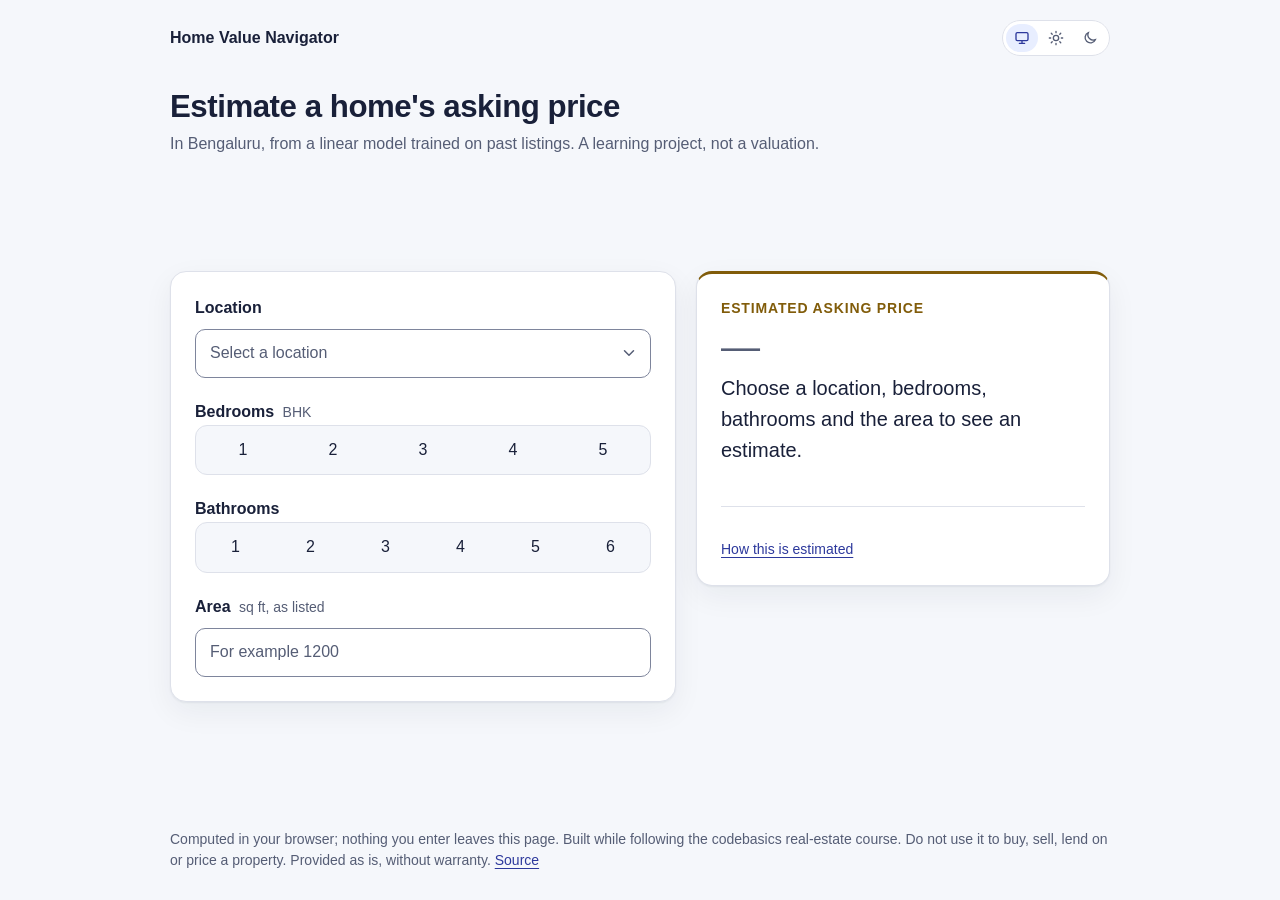
==== commit 278fcb2e: "docs: paths per city, adding a city, what the data is and is not The README, CONTRIBUTING and the no" ====
--- a/client/app.html
+++ b/client/app.html
@@ -7,12 +7,12 @@
     <meta name="color-scheme" content="light dark">
     <meta name="theme-color" content="#f5f7fb" media="(prefers-color-scheme: light)">
     <meta name="theme-color" content="#0c0f1a" media="(prefers-color-scheme: dark)">
-    <meta name="description" content="Bengaluru home asking-price estimates in your browser. Tested on 2,032 unseen listings: half of estimates fall within 16.3% of the asking price.">
+    <meta name="description" content="Bengaluru home asking-price estimates in your browser. Tested on 2,032 unseen listings: half of estimates fall within 16.3% of the asking price. Not a valuation.">
     <title>Home Value Navigator</title>
     <meta name="referrer" content="no-referrer">
     <meta property="og:type" content="website">
     <meta property="og:title" content="Home Value Navigator">
-    <meta property="og:description" content="Bengaluru home asking-price estimates in your browser. Tested on 2,032 unseen listings: half of estimates fall within 16.3% of the asking price.">
+    <meta property="og:description" content="Bengaluru home asking-price estimates in your browser. Tested on 2,032 unseen listings: half of estimates fall within 16.3% of the asking price. Not a valuation.">
     <link rel="icon" href="favicon.svg" type="image/svg+xml">
     <script src="theme.js"></script>
     <link rel="stylesheet" href="app.css">
@@ -96,7 +96,7 @@
 <footer class="foot">
     Computed in your browser; nothing you enter leaves this page.
     Built while following the codebasics real-estate course.
-    Do not use it to buy, sell, lend on or price a property.
+    Do not use it to buy, sell, lend on or price a property. Provided as is, without warranty.
     <a href="https://github.com/varaprasadchilakanti/HomeValueNavigator">Source</a>
 </footer>
 
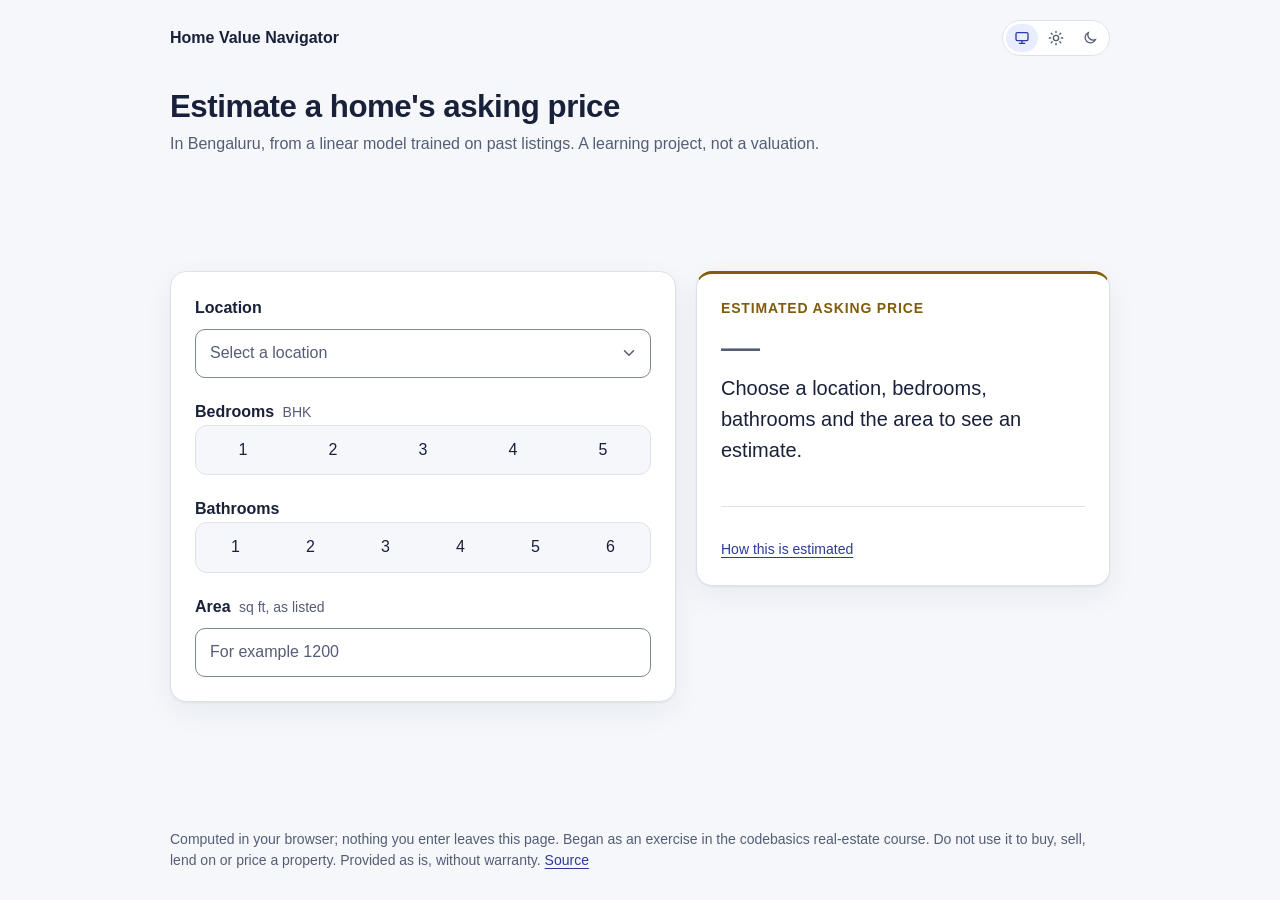
==== commit bdb2e186: "feat(page): estimate in the browser from the published weights" ====
--- a/client/app.html
+++ b/client/app.html
@@ -88,14 +88,14 @@
         <p id="range" class="range">Choose a location to see an estimate.</p>
         <p id="per-sqft" class="per-sqft"></p>
         <p id="accuracy" class="accuracy"></p>
-        <a class="method" href="https://github.com/varaprasadchilakanti/HomeValueNavigator#model-card">How this is estimated</a>
+        <a class="method" href="https://github.com/varaprasadchilakanti/HomeValueNavigator#how-it-works">How this is estimated</a>
         <p id="announce" class="sr-only" aria-live="polite" aria-atomic="true"></p>
     </section>
 </main>
 
 <footer class="foot">
     Computed in your browser; nothing you enter leaves this page.
-    Built while following the codebasics real-estate course.
+    Began as an exercise in the codebasics real-estate course.
     Do not use it to buy, sell, lend on or price a property. Provided as is, without warranty.
     <a href="https://github.com/varaprasadchilakanti/HomeValueNavigator">Source</a>
 </footer>
--- a/client/app.css
+++ b/client/app.css
@@ -3,7 +3,8 @@
    acted on, gold marks the result, red marks errors and nothing else; the neutrals carry
    a trace of royal. Between themes only lightness changes, with chroma trimmed in dark.
    Each token is a light/dark pair (light-dark(), in every browser since 2024); text pairs
-   meet WCAG 2.2 AA at 5.2:1 or more, and controls their 3:1, in both themes. */
+   meet WCAG 2.2 AA (4.5:1; 5:1 or more as chosen), and controls their 3:1, in both themes;
+   tests/test_published.py checks each pair the page uses. */
 :root {
     color-scheme: light dark;
     --bg: light-dark(#f5f7fb, #0c0f1a);
